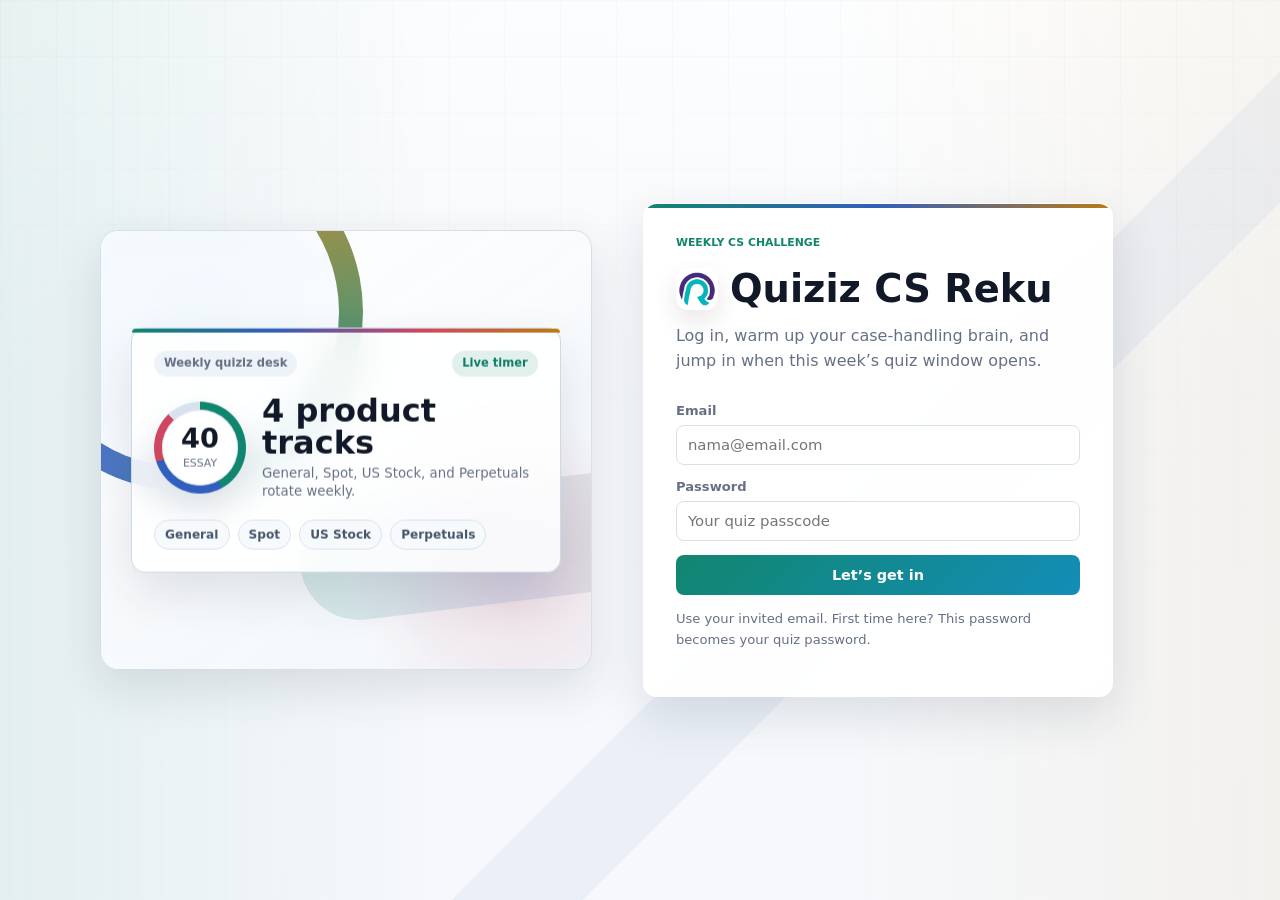
==== index.html @ e48b162e "Make trainee rules sync responsive" ====
<!doctype html>
<html lang="en">
  <head>
    <meta charset="UTF-8" />
    <meta name="viewport" content="width=device-width, initial-scale=1.0" />
    <title>Quiziz CS Reku</title>
    <meta
      name="description"
      content="CS Reku essay quiz webapp with login, access window, timer, and owner-only settings."
    />
    <link rel="stylesheet" href="styles.css?v=70" />
    <style>
      .auth-visual {
        border: 1px solid rgba(209, 218, 230, 0.82) !important;
        background:
          radial-gradient(circle at 18% 18%, rgba(42, 166, 196, 0.18), transparent 32%),
          radial-gradient(circle at 84% 78%, rgba(207, 70, 96, 0.15), transparent 30%),
          linear-gradient(145deg, rgba(255, 255, 255, 0.98), rgba(241, 246, 250, 0.94)) !important;
      }

      .auth-visual::before {
        width: 310px !important;
        height: 310px !important;
        left: -96px !important;
        top: -98px !important;
        border: 24px solid transparent !important;
        border-radius: 999px !important;
        background:
          linear-gradient(#f7fbff, #f7fbff) padding-box,
          conic-gradient(from 120deg, #11866f, #315fbd, #cf4660, #bd7a12, #11866f) border-box !important;
        opacity: 0.86 !important;
        transform: none !important;
      }

      .auth-visual::after {
        width: 430px !important;
        height: 118px !important;
        right: -138px !important;
        bottom: 68px !important;
        border-radius: 999px !important;
        background: linear-gradient(90deg, rgba(17, 134, 111, 0.14), rgba(49, 95, 189, 0.12), rgba(189, 122, 18, 0.16)) !important;
        transform: rotate(-7deg) !important;
      }

      .hero-card.login-preview {
        top: 50% !important;
        bottom: auto !important;
        display: grid !important;
        gap: 18px !important;
        color: #111827 !important;
        background: rgba(255, 255, 255, 0.84) !important;
        border: 1px solid rgba(202, 213, 227, 0.9) !important;
        box-shadow: 0 22px 50px rgba(30, 43, 59, 0.12) !important;
        transform: translateY(-50%) !important;
      }

      .hero-card.login-preview::before {
        content: "" !important;
        position: absolute !important;
        inset: 0 0 auto !important;
        width: auto !important;
        height: 4px !important;
        padding: 0 !important;
        border-radius: 14px 14px 0 0 !important;
        background: linear-gradient(90deg, #11866f, #315fbd, #cf4660, #bd7a12) !important;
      }

      .preview-topline,
      .preview-focus,
      .preview-products {
        display: flex !important;
        align-items: center !important;
      }

      .preview-topline {
        justify-content: space-between !important;
        gap: 14px !important;
      }

      .preview-topline span,
      .preview-topline strong {
        width: fit-content !important;
        border-radius: 999px !important;
        padding: 7px 10px !important;
        font-size: 0.72rem !important;
        line-height: 1 !important;
        font-weight: 640 !important;
      }

      .preview-topline span {
        color: #667085 !important;
        background: #edf3f8 !important;
      }

      .preview-topline strong {
        color: #0e7d68 !important;
        background: rgba(17, 134, 111, 0.12) !important;
      }

      .brand-title {
        display: flex !important;
        align-items: center !important;
        gap: 12px !important;
      }

      .brand-logo {
        width: 42px !important;
        height: 42px !important;
        flex: 0 0 42px !important;
        border-radius: 12px !important;
        object-fit: cover !important;
        background: #fff !important;
        box-shadow: 0 10px 24px rgba(17, 24, 39, 0.1) !important;
      }

      .login-card h1,
      .topbar h1 {
        font-size: clamp(1.55rem, 3vw, 2.45rem) !important;
        font-weight: 620 !important;
        letter-spacing: 0 !important;
      }

      .preview-focus {
        gap: 16px !important;
      }

      .preview-focus > div:last-child {
        display: grid !important;
        gap: 6px !important;
      }

      .preview-focus > div:last-child strong {
        font-size: clamp(1.35rem, 2.8vw, 2rem) !important;
        font-weight: 620 !important;
        line-height: 1 !important;
      }

      .preview-focus small {
        color: #667085 !important;
        font-weight: 520 !important;
        line-height: 1.4 !important;
      }

      .preview-ring {
        flex: 0 0 92px !important;
        width: 92px !important;
        height: 92px !important;
        display: grid !important;
        place-items: center !important;
        align-content: center !important;
        border: 8px solid transparent !important;
        border-radius: 50% !important;
        background:
          linear-gradient(#fff, #fff) padding-box,
          conic-gradient(#11866f 0 42%, #315fbd 42% 70%, #cf4660 70% 88%, #d8e2ee 88% 100%) border-box !important;
      }

      .preview-ring span {
        display: block !important;
        color: #111827 !important;
        font-size: 1.7rem !important;
        line-height: 1 !important;
        font-weight: 620 !important;
      }

      .preview-ring small {
        display: block !important;
        margin-top: 3px !important;
        color: #667085 !important;
        font-size: 0.68rem !important;
        font-weight: 520 !important;
        text-transform: uppercase !important;
      }

      .login-card label span,
      .login-card button {
        font-weight: 620 !important;
      }

      .login-card .eyebrow {
        font-weight: 680 !important;
      }

      .preview-products {
        flex-wrap: wrap !important;
        gap: 8px !important;
      }

      .preview-products span {
        border: 1px solid #d8e2ee !important;
        border-radius: 999px !important;
        padding: 7px 10px !important;
        background: rgba(247, 250, 252, 0.92) !important;
        color: #46566d !important;
        font-size: 0.76rem !important;
        font-weight: 620 !important;
      }
    </style>
  </head>
  <body>
    <section class="auth-screen" id="authScreen">
      <div class="auth-visual" aria-hidden="true">
        <div class="hero-card login-preview">
          <div class="preview-topline">
            <span>Weekly quiziz desk</span>
            <strong>Live timer</strong>
          </div>
          <div class="preview-focus">
            <div class="preview-ring">
              <span>40</span>
              <small>essay</small>
            </div>
            <div>
              <strong>4 product tracks</strong>
              <small>General, Spot, US Stock, and Perpetuals rotate weekly.</small>
            </div>
          </div>
          <div class="preview-products">
            <span>General</span>
            <span>Spot</span>
            <span>US Stock</span>
            <span>Perpetuals</span>
          </div>
        </div>
      </div>
      <form class="login-card" id="loginForm">
        <p class="eyebrow">Weekly CS challenge</p>
        <h1 class="brand-title">
          <img class="brand-logo" src="assets/reku-logo.jpg" alt="" />
          <span>Quiziz CS Reku</span>
        </h1>
        <p class="login-copy">
          Log in, warm up your case-handling brain, and jump in when this week’s quiz window opens.
        </p>
        <label>
          <span>Email</span>
          <input id="emailInput" type="email" placeholder="nama@email.com" autocomplete="email" required />
        </label>
        <label>
          <span>Password</span>
          <input
            id="passwordInput"
            type="password"
            placeholder="Your quiz passcode"
            autocomplete="current-password"
            minlength="6"
            required
          />
        </label>
        <button type="submit">Let’s get in</button>
        <p class="helper-text">Use your invited email. First time here? This password becomes your quiz password.</p>
        <p class="error-text" id="loginError" role="alert"></p>
      </form>
    </section>

    <div class="app-shell" id="appShell" hidden>
      <aside class="app-sidebar" aria-label="Main navigation">
        <div class="sidebar-brand">
          <img class="sidebar-logo" src="assets/reku-logo.jpg" alt="" />
          <div>
            <strong>Quiziz CS Reku</strong>
            <span>CS learning desk</span>
          </div>
        </div>
        <div class="sidebar-user">
          <span id="userEmail">user@email.com</span>
          <small id="userRole">trainee</small>
        </div>
        <nav class="sidebar-nav">
          <span>Workspace</span>
          <button class="sidebar-link active" id="quizDeskButton" type="button">Quiziz Desk</button>
          <button class="sidebar-link owner-only" id="settingsButton" type="button" hidden>Settings</button>
          <div class="settings-submenu owner-only" id="settingsSubmenu" hidden>
            <button class="settings-subitem active" type="button" data-settings-panel="quizControlsPanel">Quiz controls</button>
            <button class="settings-subitem" type="button" data-settings-panel="responsesPanel">Responses</button>
            <button class="settings-subitem" type="button" data-settings-panel="answerHistoryPanel">History</button>
            <button class="settings-subitem" type="button" data-settings-panel="exportPanel">Google Form</button>
          </div>
          <button class="sidebar-link logout-link" id="logoutButton" type="button">Logout</button>
        </nav>
      </aside>

      <div class="app-content">
        <header class="topbar">
          <div>
            <p class="eyebrow">Live training desk</p>
            <h1>Weekly Quiziz Desk</h1>
          </div>
          <div class="top-actions">
            <div class="timer-chip countdown-tool" id="timerChip">
            <div class="countdown-head">
              <small id="timerLabel">clock</small>
              <span id="timerText" class="sr-only">--:--:--</span>
            </div>
            <div class="countdown-reels" aria-hidden="true">
              <div class="time-reel" data-unit="hours">
                <span class="reel-number" id="timerHours">--</span>
                <small>Hour</small>
              </div>
              <i>:</i>
              <div class="time-reel" data-unit="minutes">
                <span class="reel-number" id="timerMinutes">--</span>
                <small>Min</small>
              </div>
              <i>:</i>
              <div class="time-reel" data-unit="seconds">
                <span class="reel-number" id="timerSeconds">--</span>
                <small>Sec</small>
              </div>
            </div>
            <div class="countdown-track" aria-hidden="true">
              <i id="timerProgress"></i>
            </div>
          </div>
        </div>
      </header>

      <main id="quizPage">
        <section class="access-banner" id="accessBanner">
          <div>
            <span id="accessStatus">Getting things ready</span>
            <strong id="accessTitle">Checking this week’s quiz window</strong>
            <p id="accessCopy"></p>
          </div>
          <button id="ownerPreviewButton" class="secondary" type="button" hidden>Owner preview</button>
        </section>

        <section class="summary-grid" id="summaryGrid" aria-label="Quiz summary">
          <article>
            <span id="productSummaryLabel">Products</span>
            <strong id="productSummaryValue">4</strong>
            <small id="productSummaryCopy">General, Spot, US Stock, Perpetuals</small>
          </article>
          <article>
            <span>Total Questions</span>
            <strong id="totalQuestions">40</strong>
            <small>Real CS-style cases</small>
          </article>
          <article>
            <span>Total Points</span>
            <strong id="totalPoints">400</strong>
            <small>10 points each</small>
          </article>
          <article>
            <span>Progress</span>
            <strong><span id="answeredCount">0</span>/<span id="questionCount">40</span></strong>
            <small>Your draft keeps saving</small>
          </article>
        </section>

        <section class="product-launcher" id="productLauncher" hidden aria-label="Weekly quiz products">
          <div class="section-heading">
            <div>
              <p class="eyebrow">Product quiz</p>
              <h2>Start this week’s product</h2>
            </div>
            <span id="productLauncherHint">Timer starts only after you press Start.</span>
          </div>
          <div class="trainee-identity-card">
            <label>
              <span>Nama</span>
              <select id="traineeNameSelect"></select>
            </label>
            <label>
              <span>Posisi</span>
              <select id="traineePositionSelect"></select>
            </label>
          </div>
          <div class="product-launcher-grid" id="productLauncherGrid"></div>
        </section>

        <section class="workspace" id="quizWorkspace">
          <aside class="question-panel" aria-label="Question list">
            <div class="panel-tools">
              <label class="search-box">
                <span>Search questions</span>
                <input id="searchInput" type="search" placeholder="deposit, fraud, margin..." />
              </label>
              <label class="filter-box">
                <span>Product</span>
                <select id="productFilter">
                  <option value="all">All products</option>
                </select>
              </label>
            </div>
            <div class="product-tabs" id="productTabs" aria-label="Product quick filters"></div>
            <div class="question-list" id="questionList"></div>
          </aside>

          <section class="quiz-panel" aria-live="polite">
            <div class="quiz-header">
              <div>
                <p class="eyebrow" id="activeProduct">General</p>
                <h2 id="activeTitle">Question 1</h2>
              </div>
              <span class="points-badge" id="activePoints">10 points</span>
            </div>

            <div class="case-ribbon">
              <span id="caseType">Essay</span>
              <div class="mini-bars" aria-hidden="true">
                <i></i><i></i><i></i><i></i>
              </div>
            </div>

            <p class="question-text" id="questionText"></p>

            <label class="answer-input">
              <span>Your response</span>
              <textarea id="userAnswer" placeholder="Write it like you would explain it to a real user..."></textarea>
            </label>

            <section class="owner-editor" id="ownerEditor" hidden>
              <div class="section-heading">
                <h3>Owner question studio</h3>
                <span>Tune the wording before the team sees it</span>
              </div>
              <label>
                <span>Question text</span>
                <textarea id="editQuestionText" placeholder="Edit the Indonesian question text..."></textarea>
              </label>
              <button id="saveQuestionEdit" class="secondary" type="button">Save this question</button>
            </section>

            <div class="action-row">
              <button id="saveAnswer" type="button">Save draft</button>
              <button id="nextQuestion" class="ghost" type="button">Next case</button>
              <button id="submitQuiz" class="danger" type="button">Lock my answers</button>
            </div>
          </section>
        </section>

        <section class="trainee-form" id="traineeForm" hidden aria-label="Trainee quiz form">
          <div class="form-hero">
            <div>
              <p class="eyebrow" id="traineeProductName">General</p>
              <h2>Answer this week’s cases</h2>
              <p>
                Write your answers clearly, like you’re explaining the case to a real Reku user.
                Your draft saves while you type, and the form submits automatically when time runs out.
              </p>
            </div>
            <span class="points-badge" id="traineeQuestionTotal">10 questions</span>
          </div>
          <div class="trainee-form-list" id="traineeQuestionForm"></div>
          <div class="sticky-submit">
            <div>
              <strong><span id="traineeAnsweredCount">0</span>/<span id="traineeQuestionCount">10</span> answered</strong>
              <span>Keep it thoughtful. Short is fine, vague is not.</span>
            </div>
            <div class="export-actions">
              <button id="traineeSaveDraft" class="secondary" type="button">Save draft</button>
              <button id="traineeSubmitQuiz" class="danger" type="button">Submit quiz</button>
            </div>
          </div>
        </section>
      </main>

    <section class="time-alert-modal" id="timeAlertModal" hidden aria-live="assertive" aria-modal="true" role="dialog">
      <div class="time-alert-card">
        <div class="time-alert-icon" aria-hidden="true">!</div>
        <p class="eyebrow">Time warning</p>
        <h2>5 minutes left</h2>
        <p>
          Quiziz is paused at 5:00. When you click keep working, the timer will continue
          and your answers will be submitted automatically when time runs out.
        </p>
        <button id="keepWorkingButton" type="button">Keep working</button>
      </div>
    </section>

      <section class="settings-page" id="settingsPage" hidden aria-label="Owner settings">
      <div class="settings-card">
        <div class="drawer-head">
          <div>
            <p class="eyebrow">Owner cockpit</p>
            <h2>Quiz controls</h2>
          </div>
          <button class="secondary compact" id="closeSettings" type="button">Back to quiz</button>
        </div>

        <form id="settingsForm" class="settings-form settings-panel" data-settings-section="quizControlsPanel">
          <div class="form-grid">
            <label>
              <span>Open day</span>
              <select id="openDay">
                <option value="5">Friday</option>
                <option value="6">Saturday</option>
                <option value="0">Sunday</option>
                <option value="1">Monday</option>
                <option value="2">Tuesday</option>
                <option value="3">Wednesday</option>
                <option value="4">Thursday</option>
              </select>
            </label>
            <label>
              <span>Open time</span>
              <input id="openTime" type="time" />
            </label>
            <label>
              <span>Close day</span>
              <select id="closeDay">
                <option value="0">Sunday</option>
                <option value="1">Monday</option>
                <option value="2">Tuesday</option>
                <option value="3">Wednesday</option>
                <option value="4">Thursday</option>
                <option value="5">Friday</option>
                <option value="6">Saturday</option>
              </select>
            </label>
            <label>
              <span>Close time</span>
              <input id="closeTime" type="time" />
            </label>
            <label>
              <span>Working duration</span>
              <input id="durationMinutes" type="number" min="10" max="480" step="5" />
            </label>
            <label>
              <span>This week’s product</span>
              <select id="activeProductSetting">
                <option value="General">General</option>
                <option value="Kripto Spot">Kripto Spot</option>
                <option value="US Stock">US Stock</option>
                <option value="Perpetuals">Perpetuals</option>
              </select>
              <small>Trainees will only see this product after you save.</small>
            </label>
            <label class="form-wide access-list-card">
              <span>Access list</span>
              <strong>Trainee roster</strong>
              <small>Use: Name | email@reku.id | Position. Email-only lines still work.</small>
              <textarea
                id="expectedEmails"
                placeholder="Frans William Tobing | frans.william@reku.id | Customer Success Associate&#10;Squad Lead Name | lead@reku.id | Customer Success Squad Lead / QC"
              ></textarea>
            </label>
            <div class="form-wide access-list-card password-reset-card">
              <span>Password reset</span>
              <strong>Reset trainee password</strong>
              <small>
                Only the selected trainee can set a new quiz password on next login. Answers,
                history, questions, and settings stay untouched.
              </small>
              <div class="inline-controls">
                <select id="resetPasswordEmail" aria-label="Trainee email"></select>
                <button id="resetTraineePassword" class="secondary" type="button">
                  Reset password
                </button>
              </div>
              <p class="helper-text" id="resetPasswordStatus">
                Pick a trainee if they forgot their local quiz password.
              </p>
            </div>
          </div>
          <button type="submit">Save the rules</button>
          <p class="helper-text" id="settingsSavedText">
            Default run: Friday 13:00 to Sunday 23:59, 90 minutes. When the clock hits zero,
            whatever is saved gets submitted automatically.
          </p>
        </form>

        <section class="owner-dashboard settings-panel" data-settings-section="responsesPanel" hidden aria-label="Owner dashboard">
          <div class="section-heading">
            <h3>Team snapshot</h3>
            <span>Submissions, timing, and review</span>
          </div>
          <div class="responses-filter-grid" aria-label="Response filters">
            <label>
              <span>Month</span>
              <select id="responsesMonth"></select>
            </label>
            <label>
              <span>Year</span>
              <select id="responsesYear"></select>
            </label>
            <label>
              <span>Product</span>
              <select id="responsesProduct">
                <option value="General">General</option>
                <option value="Kripto Spot">Kripto Spot</option>
                <option value="US Stock">US Stock</option>
                <option value="Perpetuals">Perpetuals</option>
              </select>
            </label>
          </div>
          <div class="owner-metrics">
            <article>
              <span>Submitted</span>
              <strong id="metricSubmitted">0</strong>
            </article>
            <article>
              <span>Pending</span>
              <strong id="metricPending">0</strong>
            </article>
            <article>
              <span>Avg time</span>
              <strong id="metricAverageDuration">00:00:00</strong>
            </article>
            <article>
              <span>Auto-submit</span>
              <strong id="metricAutoSubmit">0</strong>
            </article>
          </div>
          <div class="submission-table-wrap">
            <table class="submission-table">
              <thead>
                <tr>
                  <th>Email</th>
                  <th>Product</th>
                  <th>Status</th>
                  <th>Duration</th>
                  <th>Answered</th>
                  <th></th>
                </tr>
              </thead>
              <tbody id="submissionTableBody"></tbody>
            </table>
          </div>
          <section class="response-viewer" id="responseViewer" hidden>
            <div class="section-heading">
              <h3 id="responseViewerTitle">Response detail</h3>
              <span id="responseViewerMeta">Pick a response to review</span>
            </div>
            <div class="response-list" id="responseDetailList"></div>
          </section>
        </section>

        <section class="history-panel settings-panel" data-settings-section="answerHistoryPanel" hidden aria-label="Answer history">
          <div class="section-heading">
            <div>
              <p class="eyebrow">Answer archive</p>
              <h3>Response history</h3>
            </div>
            <span>Review submitted answers by month and product</span>
          </div>
          <div class="history-filter-grid">
            <label>
              <span>Month</span>
              <input id="historyMonth" type="month" />
            </label>
            <label>
              <span>Product</span>
              <select id="historyProduct">
                <option value="all">All products</option>
                <option value="General">General</option>
                <option value="Kripto Spot">Kripto Spot</option>
                <option value="US Stock">US Stock</option>
                <option value="Perpetuals">Perpetuals</option>
              </select>
            </label>
          </div>
          <div class="answer-history-list" id="answerHistoryList"></div>
        </section>

        <section class="export-panel settings-panel" data-settings-section="exportPanel" hidden aria-label="Google Forms export">
          <div>
            <p class="eyebrow">Google Forms bridge</p>
            <h3>Export directly to Google Form</h3>
            <p class="helper-text">
              Create or update one Google Form per month and product. Set the connector once,
              then this button sends questions, answers, scores, and feedback straight there.
            </p>
          </div>
          <div class="google-form-grid">
            <label>
              <span>Month</span>
              <input id="exportMonth" type="month" />
            </label>
            <label>
              <span>Product</span>
              <select id="exportProduct">
                <option value="General">General</option>
                <option value="Kripto Spot">Kripto Spot</option>
                <option value="US Stock">US Stock</option>
                <option value="Perpetuals">Perpetuals</option>
              </select>
            </label>
            <label>
              <span>Google Form connector URL</span>
              <input
                id="googleConnectorUrl"
                type="url"
                placeholder="https://script.google.com/macros/s/.../exec"
              />
            </label>
            <div class="connector-note">
              <span>One-time setup</span>
              <strong>Paste the deployed Web App URL, not the script code.</strong>
            </div>
            <input id="googleFormEnabled" type="hidden" value="on" />
          </div>
          <div class="export-actions">
            <button id="exportMonthlyForm" type="button">Create Google Form now</button>
            <button id="saveGoogleFormConfig" class="secondary" type="button">Save connector</button>
            <button id="downloadConnectorGuide" class="secondary" type="button">Open connector script</button>
          </div>
          <p class="helper-text" id="googleFormStatus">
            Paste the connector URL first. After that this button creates or updates the Google Form.
          </p>

          <div class="export-divider"></div>
          <div class="section-heading">
            <h3>Quiz history</h3>
            <span>Saved after each monthly export</span>
          </div>
          <div class="history-list" id="exportHistoryList"></div>

          <div class="export-divider"></div>
          <h3>Optional backup downloads</h3>
          <div class="export-actions">
            <button id="exportResponses" type="button">Backup responses CSV</button>
            <button id="exportQuestions" class="secondary" type="button">Export question template</button>
          </div>
          <p class="helper-text" id="exportStatus">No export yet.</p>
        </section>
      </div>
      </section>
      </div>
    </div>

    <script src="quiz-data.js?v=70"></script>
    <script src="app.js?v=70"></script>
  </body>
</html>
---- styles.css ----
:root {
  --ink: #111827;
  --muted: #667085;
  --line: #d8e0e8;
  --surface: rgba(255, 255, 255, 0.92);
  --soft: #f6f8fb;
  --green: #11866f;
  --blue: #315fbd;
  --gold: #bd7a12;
  --red: #cf4660;
  --dark: #182234;
  --slate: #405269;
  --shadow: 0 18px 48px rgba(28, 39, 56, 0.12);
}

* {
  box-sizing: border-box;
}

[hidden] {
  display: none !important;
}

.sr-only {
  position: absolute;
  width: 1px;
  height: 1px;
  padding: 0;
  margin: -1px;
  overflow: hidden;
  clip: rect(0, 0, 0, 0);
  white-space: nowrap;
  border: 0;
}

body {
  position: relative;
  margin: 0;
  min-height: 100vh;
  color: var(--ink);
  font-family:
    Inter, ui-sans-serif, system-ui, -apple-system, BlinkMacSystemFont, "Segoe UI", sans-serif;
  background:
    linear-gradient(180deg, rgba(255, 255, 255, 0.7), rgba(246, 248, 251, 0.96) 42%),
    linear-gradient(135deg, #eef3f7 0%, #f8fafc 48%, #eef4f1 100%);
  overflow-x: hidden;
}

body::before {
  content: "";
  position: fixed;
  inset: 0;
  z-index: -2;
  pointer-events: none;
  background-image:
    linear-gradient(rgba(24, 34, 52, 0.035) 1px, transparent 1px),
    linear-gradient(90deg, rgba(24, 34, 52, 0.035) 1px, transparent 1px);
  background-size: 56px 56px;
  mask-image: linear-gradient(to bottom, rgba(0, 0, 0, 0.45), transparent 72%);
}

body::after {
  content: "";
  position: fixed;
  inset: 0;
  z-index: -1;
  pointer-events: none;
  background:
    linear-gradient(135deg, transparent 0 62%, rgba(49, 95, 189, 0.055) 62% 68%, transparent 68%),
    linear-gradient(90deg, rgba(17, 134, 111, 0.08), transparent 34%, transparent 66%, rgba(189, 122, 18, 0.055));
}

button,
input,
select,
textarea {
  font: inherit;
}

button {
  min-height: 40px;
  border: 0;
  border-radius: 8px;
  padding: 0 14px;
  color: #fff;
  background: linear-gradient(135deg, var(--green), #138db8);
  cursor: pointer;
  font-weight: 800;
  font-size: 0.9rem;
  transition:
    transform 0.18s ease,
    filter 0.18s ease,
    background 0.18s ease;
}

button:hover:not(:disabled) {
  transform: translateY(-1px);
}

button:disabled {
  cursor: not-allowed;
  opacity: 0.45;
}

button.secondary {
  color: var(--ink);
  background: #edf3f7;
}

button.ghost {
  color: var(--blue);
  background: transparent;
  border: 1px solid var(--line);
}

button.danger {
  background: linear-gradient(135deg, var(--red), #b94d95);
}

button.compact,
.icon-btn {
  min-height: 34px;
  padding: 0 10px;
}

.icon-btn {
  min-width: 40px;
  color: var(--ink);
  background: #e7eef6;
  font-size: 0.82rem;
}

input,
select,
textarea {
  width: 100%;
  border: 1px solid var(--line);
  border-radius: 8px;
  background: #fff;
  color: var(--ink);
  outline: none;
}

input:focus,
select:focus,
textarea:focus {
  border-color: rgba(15, 159, 122, 0.55);
  box-shadow: 0 0 0 4px rgba(15, 159, 122, 0.12);
}

input,
select {
  min-height: 40px;
  padding: 0 11px;
  font-size: 0.93rem;
}

textarea {
  min-height: 168px;
  resize: vertical;
  padding: 12px;
  line-height: 1.55;
  font-size: 0.94rem;
}

label {
  display: grid;
  gap: 7px;
}

label span,
.summary-grid span,
.summary-grid small,
.section-heading span {
  color: var(--muted);
  font-size: 0.82rem;
  font-weight: 800;
}

.auth-screen {
  min-height: 100vh;
  display: grid;
  grid-template-columns: minmax(300px, 0.88fr) minmax(340px, 470px);
  gap: clamp(20px, 4vw, 54px);
  align-items: center;
  width: min(1080px, calc(100% - 32px));
  margin: 0 auto;
  padding: 28px 0;
}

.auth-visual {
  min-height: 440px;
  border: 1px solid rgba(209, 218, 230, 0.82);
  border-radius: 18px;
  background:
    radial-gradient(circle at 18% 18%, rgba(42, 166, 196, 0.18), transparent 32%),
    radial-gradient(circle at 84% 78%, rgba(207, 70, 96, 0.15), transparent 30%),
    linear-gradient(145deg, rgba(255, 255, 255, 0.98), rgba(241, 246, 250, 0.94));
  box-shadow: var(--shadow);
  position: relative;
  overflow: hidden;
}

.auth-visual::before,
.auth-visual::after {
  content: "";
  position: absolute;
  inset: auto;
  border-radius: 999px;
}

.auth-visual::before {
  width: 310px;
  height: 310px;
  left: -96px;
  top: -98px;
  background:
    linear-gradient(#f7fbff, #f7fbff) padding-box,
    conic-gradient(from 120deg, var(--green), var(--blue), var(--red), var(--gold), var(--green)) border-box;
  border: 24px solid transparent;
  opacity: 0.86;
}

.auth-visual::after {
  width: 430px;
  height: 118px;
  right: -138px;
  bottom: 68px;
  transform: rotate(-7deg);
  background: linear-gradient(90deg, rgba(17, 134, 111, 0.14), rgba(49, 95, 189, 0.12), rgba(189, 122, 18, 0.16));
}

.hero-card {
  position: absolute;
  left: 30px;
  right: 30px;
  top: 50%;
  z-index: 1;
  display: grid;
  gap: 18px;
  padding: 22px;
  border: 1px solid rgba(202, 213, 227, 0.9);
  border-radius: 14px;
  color: var(--ink);
  background: rgba(255, 255, 255, 0.82);
  backdrop-filter: blur(20px);
  box-shadow: 0 22px 50px rgba(30, 43, 59, 0.12);
  transform: translateY(-50%);
}

.hero-card::before {
  content: "";
  position: absolute;
  inset: 0 0 auto;
  height: 4px;
  border-radius: 14px 14px 0 0;
  background: linear-gradient(90deg, var(--green), var(--blue), var(--red), var(--gold));
}

.preview-topline,
.preview-focus,
.preview-products {
  display: flex;
  align-items: center;
}

.preview-topline {
  justify-content: space-between;
  gap: 14px;
}

.preview-topline span,
.preview-topline strong {
  width: fit-content;
  border-radius: 999px;
  padding: 7px 10px;
  font-size: 0.72rem;
  font-weight: 640;
}

.preview-topline span {
  color: var(--muted);
  background: #edf3f8;
}

.preview-topline strong {
  color: #0e7d68;
  background: rgba(17, 134, 111, 0.12);
}

.preview-focus {
  gap: 16px;
}

.preview-focus > div:last-child {
  display: grid;
  gap: 6px;
}

.preview-focus > div:last-child strong {
  font-size: clamp(1.35rem, 2.8vw, 2rem);
  font-weight: 620;
  line-height: 1;
}

.preview-focus small {
  color: var(--muted);
  font-weight: 520;
  line-height: 1.4;
}

.preview-ring {
  flex: 0 0 92px;
  width: 92px;
  height: 92px;
  display: grid;
  place-items: center;
  align-content: center;
  border-radius: 50%;
  background:
    linear-gradient(#fff, #fff) padding-box,
    conic-gradient(var(--green) 0 42%, var(--blue) 42% 70%, var(--red) 70% 88%, #d8e2ee 88% 100%) border-box;
  border: 8px solid transparent;
  box-shadow: inset 0 0 0 1px rgba(209, 218, 230, 0.75), 0 16px 34px rgba(24, 39, 56, 0.1);
}

.preview-ring span {
  display: block;
  font-size: 1.7rem;
  line-height: 1;
  font-weight: 620;
}

.preview-ring small {
  display: block;
  margin-top: 3px;
  color: var(--muted);
  font-size: 0.68rem;
  font-weight: 520;
  text-transform: uppercase;
}

.preview-products {
  flex-wrap: wrap;
  gap: 8px;
}

.preview-products span {
  border: 1px solid #d8e2ee;
  border-radius: 999px;
  padding: 7px 10px;
  background: rgba(247, 250, 252, 0.92);
  color: #46566d;
  font-size: 0.76rem;
  font-weight: 620;
}

.login-card,
.settings-card,
.summary-grid article,
.question-panel,
.quiz-panel,
.access-banner {
  border: 1px solid rgba(255, 255, 255, 0.72);
  border-radius: 14px;
  background: var(--surface);
  box-shadow: var(--shadow);
  backdrop-filter: blur(18px);
}

.login-card {
  display: grid;
  gap: 14px;
  padding: clamp(22px, 3vw, 32px);
  position: relative;
  overflow: hidden;
}

.login-card::before {
  content: "";
  position: absolute;
  inset: 0 0 auto;
  height: 4px;
  background: linear-gradient(90deg, var(--green), var(--blue), var(--gold));
}

.login-card label span,
.login-card button {
  font-weight: 620;
}

.login-card .eyebrow {
  font-weight: 680;
}

.login-copy,
.helper-text,
.error-text,
.access-banner p {
  color: var(--muted);
  line-height: 1.55;
}

.helper-text,
.error-text {
  margin: 0;
  font-size: 0.82rem;
}

.error-text {
  color: var(--red);
  font-weight: 800;
}

.app-shell {
  width: min(1440px, calc(100% - 28px));
  min-height: 100vh;
  margin: 0 auto;
  padding: 16px 0 28px;
  display: grid;
  grid-template-columns: 236px minmax(0, 1fr);
  gap: 16px;
  align-items: start;
}

.app-sidebar {
  position: sticky;
  top: 16px;
  display: grid;
  gap: 12px;
  align-content: start;
  min-height: calc(100vh - 32px);
  padding: 14px;
  border: 1px solid rgba(255, 255, 255, 0.08);
  border-radius: 18px;
  color: rgba(255, 255, 255, 0.88);
  background:
    linear-gradient(180deg, rgba(13, 27, 50, 0.97), rgba(9, 22, 43, 0.96)),
    radial-gradient(circle at 20% 0%, rgba(17, 134, 111, 0.3), transparent 36%);
  box-shadow: 0 22px 48px rgba(12, 22, 38, 0.18);
}

.sidebar-brand {
  display: flex;
  gap: 10px;
  align-items: center;
  padding-bottom: 10px;
  border-bottom: 1px solid rgba(255, 255, 255, 0.08);
}

.sidebar-logo {
  width: 38px;
  height: 38px;
  flex: 0 0 38px;
  border-radius: 11px;
  object-fit: cover;
  background: #fff;
}

.sidebar-brand strong,
.sidebar-brand span,
.sidebar-user span,
.sidebar-user small,
.sidebar-nav span {
  display: block;
}

.sidebar-brand strong {
  font-size: 0.92rem;
  font-weight: 620;
}

.sidebar-brand span,
.sidebar-user small,
.sidebar-nav span {
  color: rgba(255, 255, 255, 0.52);
  font-size: 0.68rem;
  font-weight: 560;
}

.sidebar-user {
  display: grid;
  gap: 4px;
  padding: 11px;
  min-height: auto;
  border: 1px solid rgba(255, 255, 255, 0.08);
  border-radius: 12px;
  background: rgba(255, 255, 255, 0.05);
}

.sidebar-user span {
  overflow-wrap: anywhere;
  font-size: 0.78rem;
  font-weight: 560;
}

.sidebar-nav {
  display: grid;
  gap: 6px;
  align-content: start;
}

.sidebar-nav > span {
  margin: 6px 4px 1px;
  color: rgba(255, 255, 255, 0.42);
  text-transform: uppercase;
}

.sidebar-link {
  width: 100%;
  justify-content: flex-start;
  min-height: 34px;
  border-radius: 10px;
  color: rgba(255, 255, 255, 0.74);
  background: transparent;
  text-align: left;
  font-size: 0.82rem;
  font-weight: 560;
}

.sidebar-link.active,
.sidebar-link:hover:not(:disabled) {
  color: #fff;
  background: rgba(255, 255, 255, 0.1);
}

.settings-submenu {
  display: grid;
  gap: 5px;
  margin: -2px 0 3px 12px;
  padding-left: 11px;
  border-left: 1px solid rgba(255, 255, 255, 0.12);
}

.settings-subitem {
  width: 100%;
  justify-content: flex-start;
  min-height: 30px;
  border-radius: 9px;
  color: rgba(255, 255, 255, 0.58);
  background: transparent;
  text-align: left;
  font-size: 0.78rem;
  font-weight: 560;
}

.settings-subitem.active,
.settings-subitem:hover:not(:disabled) {
  color: #fff;
  background: rgba(255, 255, 255, 0.08);
}

.logout-link {
  margin-top: 2px;
  color: #ffbec8;
}

.app-content {
  min-width: 0;
}

.topbar,
.quiz-header,
.section-heading,
.action-row,
.case-ribbon,
.drawer-head,
.top-actions,
.access-banner {
  display: flex;
  align-items: center;
  justify-content: space-between;
  gap: 16px;
}

.topbar {
  margin-bottom: 14px;
}

.top-actions {
  flex-wrap: wrap;
  justify-content: flex-end;
}

.eyebrow {
  margin: 0 0 5px;
  color: var(--green);
  font-size: 0.68rem;
  font-weight: 900;
  letter-spacing: 0;
  text-transform: uppercase;
}

h1,
h2,
h3,
p {
  margin-top: 0;
}

h1 {
  margin-bottom: 0;
  font-size: clamp(1.55rem, 3vw, 2.45rem);
  line-height: 1;
  font-weight: 620;
  letter-spacing: 0;
}

.brand-title {
  display: flex;
  align-items: center;
  gap: 12px;
}

.brand-logo {
  width: 42px;
  height: 42px;
  flex: 0 0 42px;
  border-radius: 12px;
  object-fit: cover;
  background: #fff;
  box-shadow: 0 10px 24px rgba(17, 24, 39, 0.1);
}

h2 {
  margin-bottom: 0;
  font-size: clamp(1.1rem, 1.5vw, 1.45rem);
}

h3 {
  margin-bottom: 0;
  font-size: 1rem;
}

.timer-chip,
.user-chip,
.points-badge {
  display: inline-flex;
  align-items: baseline;
  gap: 8px;
  white-space: nowrap;
  border: 1px solid var(--line);
  border-radius: 999px;
  background: rgba(255, 255, 255, 0.82);
  padding: 8px 11px;
  font-size: 0.86rem;
}

.timer-chip.countdown-tool {
  --timer-progress: 0%;
  position: relative;
  display: grid;
  align-items: center;
  min-width: 236px;
  gap: 8px;
  padding: 10px;
  border: 1px solid rgba(255, 255, 255, 0.86);
  border-radius: 18px;
  background:
    linear-gradient(180deg, rgba(255, 255, 255, 0.96), rgba(247, 250, 252, 0.92)),
    radial-gradient(circle at 20% 10%, rgba(121, 78, 255, 0.18), transparent 36%);
  box-shadow:
    0 14px 30px rgba(49, 95, 189, 0.12),
    inset 0 1px 0 rgba(255, 255, 255, 0.9);
  overflow: hidden;
}

.timer-chip.countdown-tool::before {
  content: "";
  position: absolute;
  inset: 7px auto auto 9px;
  width: 26px;
  height: 26px;
  border-radius: 50%;
  background: linear-gradient(135deg, #7458ff, #1697b9);
  opacity: 0.14;
}

.countdown-head {
  position: relative;
  z-index: 1;
  display: flex;
  align-items: center;
  justify-content: space-between;
  gap: 8px;
}

.countdown-head small {
  color: #7257e8;
  font-size: 0.58rem;
  font-weight: 900;
  text-transform: uppercase;
}

.countdown-head::after {
  content: "Live";
  border-radius: 999px;
  padding: 3px 7px;
  color: #7257e8;
  background: rgba(116, 88, 255, 0.1);
  font-size: 0.6rem;
  font-weight: 900;
}

.countdown-reels {
  position: relative;
  z-index: 1;
  display: grid;
  grid-template-columns: 1fr auto 1fr auto 1fr;
  gap: 5px;
  align-items: center;
}

.countdown-reels > i {
  color: rgba(17, 24, 39, 0.28);
  font-style: normal;
  font-weight: 900;
}

.time-reel {
  position: relative;
  display: grid;
  justify-items: center;
  gap: 2px;
  min-width: 48px;
  padding: 7px 7px 6px;
  border: 1px solid rgba(216, 224, 232, 0.78);
  border-radius: 13px;
  background:
    linear-gradient(180deg, rgba(255, 255, 255, 0.98), rgba(245, 248, 252, 0.94)),
    radial-gradient(circle at 50% 0%, rgba(116, 88, 255, 0.14), transparent 48%);
  box-shadow:
    inset 0 1px 0 rgba(255, 255, 255, 0.96),
    0 10px 18px rgba(17, 24, 39, 0.06);
  overflow: hidden;
}

.time-reel::before,
.time-reel::after {
  content: "";
  position: absolute;
  left: 0;
  right: 0;
  z-index: 2;
  height: 13px;
  pointer-events: none;
}

.time-reel::before {
  top: 0;
  background: linear-gradient(180deg, rgba(255, 255, 255, 0.96), transparent);
}

.time-reel::after {
  bottom: 0;
  background: linear-gradient(0deg, rgba(245, 248, 252, 0.96), transparent);
}

.reel-number {
  position: relative;
  z-index: 1;
  color: var(--ink);
  font-size: 1rem;
  line-height: 1;
  font-weight: 950;
  font-variant-numeric: tabular-nums;
}

.reel-number::before {
  content: attr(data-previous);
  position: absolute;
  inset: 0;
  transform: translateY(0);
  color: rgba(17, 24, 39, 0.4);
  opacity: 0;
}

.reel-number.roll {
  animation: roll-current 0.42s cubic-bezier(0.2, 0.84, 0.2, 1);
}

.reel-number.roll::before {
  animation: roll-previous 0.42s cubic-bezier(0.2, 0.84, 0.2, 1);
}

.time-reel small {
  position: relative;
  z-index: 3;
  color: var(--muted);
  font-size: 0.5rem;
  font-weight: 900;
  text-transform: uppercase;
}

@keyframes roll-current {
  from {
    transform: translateY(115%);
    opacity: 0;
  }
  to {
    transform: translateY(0);
    opacity: 1;
  }
}

@keyframes roll-previous {
  from {
    transform: translateY(0);
    opacity: 0.6;
  }
  to {
    transform: translateY(-115%);
    opacity: 0;
  }
}

.countdown-track {
  position: relative;
  z-index: 1;
  height: 6px;
  border-radius: 999px;
  background: #edf1f7;
  overflow: hidden;
}

.countdown-track i {
  display: block;
  width: 0%;
  height: 100%;
  border-radius: inherit;
  background: linear-gradient(90deg, #7458ff, #139bb4);
  transition: width 0.35s ease;
}

.timer-chip span,
.user-chip span,
.points-badge {
  font-weight: 900;
}

.timer-chip small,
.user-chip small {
  color: var(--muted);
  font-weight: 800;
}

.timer-chip.danger {
  color: var(--ink);
  background:
    linear-gradient(180deg, rgba(255, 255, 255, 0.96), rgba(255, 246, 247, 0.94)),
    radial-gradient(circle at 20% 10%, rgba(207, 70, 96, 0.2), transparent 36%);
  border-color: rgba(207, 70, 96, 0.22);
}

.timer-chip.danger small {
  color: var(--red);
}

.timer-chip.danger .countdown-track i {
  background: linear-gradient(90deg, var(--red), #bd7a12);
}

.timer-chip.danger .countdown-head::after {
  content: "Low";
  color: var(--red);
  background: rgba(207, 70, 96, 0.1);
}

.timer-chip.danger .time-reel {
  border-color: rgba(207, 70, 96, 0.18);
  background:
    linear-gradient(180deg, rgba(255, 255, 255, 0.98), rgba(255, 247, 248, 0.94)),
    radial-gradient(circle at 50% 0%, rgba(207, 70, 96, 0.12), transparent 48%);
}

.access-banner {
  margin-bottom: 16px;
  padding: 14px 16px;
  position: relative;
  overflow: hidden;
}

.access-banner::after {
  content: "";
  position: absolute;
  inset: auto 0 0;
  height: 3px;
  background: linear-gradient(90deg, var(--green), var(--blue), var(--gold));
}

.access-banner span {
  display: inline-flex;
  margin-bottom: 6px;
  color: var(--green);
  font-size: 0.7rem;
  font-weight: 900;
  text-transform: uppercase;
}

.access-banner strong {
  display: block;
  font-size: clamp(0.98rem, 1.4vw, 1.18rem);
}

.access-banner p {
  margin: 5px 0 0;
  font-size: 0.82rem;
  font-weight: 520;
}

.access-banner.closed {
  border-color: rgba(207, 70, 96, 0.25);
  background: rgba(255, 246, 247, 0.9);
}

.access-banner.closed span {
  color: var(--red);
}

.time-alert-modal {
  position: fixed;
  inset: 0;
  z-index: 30;
  display: grid;
  place-items: center;
  padding: 20px;
  background: rgba(17, 24, 39, 0.54);
  backdrop-filter: blur(12px);
}

.time-alert-card {
  position: relative;
  width: min(460px, 100%);
  display: grid;
  justify-items: center;
  gap: 12px;
  padding: clamp(22px, 4vw, 34px);
  border: 1px solid rgba(255, 255, 255, 0.1);
  border-radius: 22px;
  color: #fff;
  text-align: center;
  background:
    linear-gradient(145deg, rgba(31, 32, 36, 0.98), rgba(20, 21, 26, 0.98)),
    radial-gradient(circle at 50% 0%, rgba(244, 155, 50, 0.24), transparent 42%);
  box-shadow: 0 28px 70px rgba(17, 24, 39, 0.42);
  animation: alert-pop 0.34s cubic-bezier(0.2, 0.84, 0.2, 1);
  overflow: hidden;
}

.time-alert-card::after {
  content: "";
  position: absolute;
  inset: auto 0 0;
  height: 4px;
  background: linear-gradient(90deg, #f49b32, #cf4660);
}

.time-alert-icon {
  display: grid;
  place-items: center;
  width: 54px;
  height: 54px;
  border-radius: 18px;
  color: #ffae54;
  background: rgba(244, 155, 50, 0.14);
  box-shadow: inset 0 0 0 1px rgba(244, 155, 50, 0.14);
  font-size: 1.55rem;
  font-weight: 950;
}

.time-alert-card .eyebrow {
  margin-bottom: 0;
  color: #ffae54;
}

.time-alert-card h2,
.time-alert-card p {
  margin: 0;
}

.time-alert-card h2 {
  font-size: clamp(1.5rem, 4vw, 2.15rem);
}

.time-alert-card p {
  max-width: 360px;
  color: rgba(255, 255, 255, 0.78);
  line-height: 1.55;
}

.time-alert-card button {
  margin-top: 4px;
  min-width: 160px;
  color: #251506;
  background: #ffae54;
}

@keyframes alert-pop {
  from {
    transform: translateY(18px) scale(0.97);
    opacity: 0;
  }
  to {
    transform: translateY(0) scale(1);
    opacity: 1;
  }
}

.toast-stack {
  position: fixed;
  right: 22px;
  bottom: 22px;
  z-index: 20;
  display: grid;
  gap: 10px;
  width: min(360px, calc(100vw - 28px));
  pointer-events: none;
}

.alert-toast {
  position: relative;
  display: grid;
  grid-template-columns: auto 1fr;
  gap: 12px;
  padding: 14px;
  border: 1px solid rgba(255, 255, 255, 0.09);
  border-radius: 14px;
  color: #fff;
  background:
    linear-gradient(135deg, rgba(31, 32, 36, 0.98), rgba(23, 24, 28, 0.98)),
    radial-gradient(circle at 0 0, rgba(189, 122, 18, 0.22), transparent 35%);
  box-shadow: 0 22px 50px rgba(17, 24, 39, 0.28);
  pointer-events: auto;
  animation: toast-in 0.32s cubic-bezier(0.2, 0.84, 0.2, 1);
  overflow: hidden;
}

.alert-toast::after {
  content: "";
  position: absolute;
  inset: auto 0 0;
  height: 3px;
  background: linear-gradient(90deg, #f49b32, #cf4660);
}

.alert-toast.leaving {
  animation: toast-out 0.22s ease forwards;
}

.toast-icon {
  display: grid;
  place-items: center;
  width: 28px;
  height: 28px;
  border-radius: 50%;
  color: #ffae54;
  background: rgba(244, 155, 50, 0.16);
  font-weight: 950;
}

.toast-copy {
  display: grid;
  gap: 8px;
  padding-right: 22px;
}

.toast-copy strong,
.toast-copy p {
  margin: 0;
}

.toast-copy strong {
  font-size: 0.9rem;
}

.toast-copy p {
  color: rgba(255, 255, 255, 0.76);
  font-size: 0.8rem;
  line-height: 1.45;
}

.toast-actions {
  display: flex;
  flex-wrap: wrap;
  gap: 8px;
}

.toast-primary,
.toast-secondary,
.toast-close {
  min-height: 30px;
  border-radius: 8px;
  font-size: 0.76rem;
}

.toast-primary {
  color: #281506;
  background: #ffae54;
}

.toast-secondary {
  color: rgba(255, 255, 255, 0.72);
  background: transparent;
}

.toast-close {
  position: absolute;
  top: 10px;
  right: 10px;
  min-width: 28px;
  padding: 0;
  color: rgba(255, 255, 255, 0.72);
  background: transparent;
  font-size: 1.15rem;
}

@keyframes toast-in {
  from {
    transform: translateY(16px) scale(0.98);
    opacity: 0;
  }
  to {
    transform: translateY(0) scale(1);
    opacity: 1;
  }
}

@keyframes toast-out {
  to {
    transform: translateY(12px) scale(0.98);
    opacity: 0;
  }
}

.summary-grid {
  display: grid;
  grid-template-columns: repeat(4, minmax(0, 1fr));
  gap: 10px;
  margin-bottom: 14px;
}

.summary-grid article {
  min-height: 94px;
  padding: 13px;
  position: relative;
  overflow: hidden;
}

.summary-grid article::after {
  content: "";
  position: absolute;
  inset: auto 12px 12px auto;
  width: 34px;
  height: 6px;
  border-radius: 999px;
  background: linear-gradient(90deg, rgba(12, 155, 120, 0.22), rgba(45, 108, 223, 0.2));
}

.summary-grid strong {
  display: block;
  margin: 5px 0;
  font-size: 1.45rem;
}

.summary-grid strong:has(#answeredCount) {
  display: flex;
  align-items: baseline;
  gap: 2px;
  font-size: 1.24rem;
  line-height: 1.1;
}

#answeredCount,
#questionCount {
  font-size: 1.24rem;
}

.product-launcher {
  margin-bottom: 14px;
  padding: 16px;
}

.product-launcher .section-heading {
  margin-bottom: 12px;
}

.product-launcher .section-heading h2 {
  font-size: 1.15rem;
  font-weight: 760;
}

.product-launcher-grid {
  display: grid;
  grid-template-columns: repeat(4, minmax(0, 1fr));
  gap: 10px;
}

.trainee-identity-card {
  display: grid;
  grid-template-columns: repeat(2, minmax(0, 1fr));
  gap: 10px;
  margin-bottom: 12px;
  padding: 12px;
  border: 1px solid rgba(132, 151, 176, 0.24);
  border-radius: 14px;
  background: rgba(255, 255, 255, 0.78);
}

.trainee-identity-card label {
  display: grid;
  gap: 6px;
}

.trainee-identity-card span {
  color: var(--muted);
  font-size: 0.76rem;
  font-weight: 760;
}

.product-launch-card {
  display: flex;
  min-height: 118px;
  flex-direction: column;
  justify-content: space-between;
  gap: 14px;
  padding: 14px;
  border: 1px solid rgba(132, 151, 176, 0.24);
  border-radius: 18px;
  background: rgba(255, 255, 255, 0.72);
  box-shadow: inset 0 1px 0 rgba(255, 255, 255, 0.7);
}

.product-launch-card.active {
  border-color: rgba(15, 143, 114, 0.38);
  background: linear-gradient(145deg, rgba(239, 253, 248, 0.92), rgba(255, 255, 255, 0.86));
}

.product-launch-card.completed {
  border-color: rgba(45, 108, 223, 0.26);
  background: rgba(245, 249, 255, 0.9);
}

.product-launch-card strong {
  display: block;
  margin: 8px 0 4px;
  color: var(--ink);
  font-size: 1rem;
  font-weight: 760;
}

.product-launch-card small {
  display: block;
  color: var(--muted);
  font-size: 0.8rem;
  font-weight: 650;
  line-height: 1.35;
}

.product-dot {
  display: block;
  width: 26px;
  height: 5px;
  border-radius: 999px;
}

.product-start-button {
  width: 100%;
  min-height: 38px;
  padding: 9px 12px;
  border: 0;
  border-radius: 12px;
  background: linear-gradient(135deg, #0f8f72, #2767d8);
  color: #fff;
  font: inherit;
  font-size: 0.85rem;
  font-weight: 760;
  cursor: pointer;
  box-shadow: 0 10px 22px rgba(22, 104, 152, 0.18);
}

.product-start-button:disabled {
  background: #edf2f7;
  color: #647184;
  cursor: not-allowed;
}

.workspace {
  display: grid;
  grid-template-columns: minmax(300px, 360px) minmax(0, 1fr);
  gap: 14px;
  align-items: start;
}

.workspace.locked {
  opacity: 0.68;
}

.question-panel {
  position: sticky;
  top: 16px;
  overflow: hidden;
}

.panel-tools {
  display: grid;
  gap: 9px;
  padding: 12px;
  border-bottom: 1px solid var(--line);
}

.product-tabs {
  display: flex;
  gap: 8px;
  overflow-x: auto;
  padding: 10px 12px;
  border-bottom: 1px solid var(--line);
}

.tab-button {
  min-height: 31px;
  padding: 0 10px;
  font-size: 0.82rem;
  font-weight: 560;
  color: var(--muted);
  background: #eef3f7;
  border: 1px solid transparent;
  white-space: nowrap;
}

.tab-button.active {
  color: #fff;
  font-weight: 580;
  background: linear-gradient(135deg, var(--dark), #295179);
}

.question-list {
  max-height: 560px;
  overflow: auto;
  padding: 8px;
}

.question-item {
  width: 100%;
  display: grid;
  grid-template-columns: auto 1fr auto;
  gap: 9px;
  align-items: start;
  border: 1px solid transparent;
  border-radius: 12px;
  padding: 10px;
  color: var(--ink);
  background: transparent;
  text-align: left;
}

.question-item:hover:not(:disabled) {
  background: #f3f8fb;
}

.question-item.active {
  border-color: rgba(15, 159, 122, 0.35);
  background: linear-gradient(135deg, #eaf8f3, #edf4ff);
}

.question-item.done .number-dot {
  background: var(--green);
}

.number-dot {
  display: grid;
  place-items: center;
  width: 28px;
  height: 28px;
  border-radius: 9px;
  color: #fff;
  background: var(--blue);
  font-size: 0.78rem;
  font-weight: 700;
}

.question-item strong {
  display: block;
  margin-bottom: 3px;
  font-size: 0.86rem;
  font-weight: 560;
}

.question-item small {
  color: var(--muted);
  font-size: 0.78rem;
  font-weight: 480;
  line-height: 1.35;
}

.status-pill {
  width: 9px;
  height: 9px;
  margin-top: 10px;
  border-radius: 50%;
  background: #c8d3dd;
}

.question-item.done .status-pill {
  background: var(--green);
}

.empty-state {
  margin: 18px;
  color: var(--muted);
  font-weight: 800;
}

.quiz-panel {
  min-height: 620px;
  padding: clamp(16px, 2.4vw, 26px);
}

.points-badge {
  color: var(--gold);
  border-radius: 12px;
  box-shadow: none;
}

.case-ribbon {
  margin: 18px 0 14px;
  padding: 10px 12px;
  border-radius: 10px;
  background: linear-gradient(135deg, #f7fafc, #f2f7ff);
  border: 1px solid var(--line);
  color: var(--muted);
  font-weight: 900;
}

.mini-bars {
  display: grid;
  grid-template-columns: repeat(4, 16px);
  gap: 4px;
  align-items: end;
  height: 20px;
}

.mini-bars i {
  display: block;
  border-radius: 3px 3px 0 0;
  background: var(--green);
}

.mini-bars i:nth-child(1) {
  height: 10px;
}

.mini-bars i:nth-child(2) {
  height: 18px;
  background: var(--blue);
}

.mini-bars i:nth-child(3) {
  height: 14px;
  background: var(--gold);
}

.mini-bars i:nth-child(4) {
  height: 22px;
  background: var(--red);
}

.question-text {
  padding: 14px 0 6px;
  border-top: 1px solid var(--line);
  font-size: clamp(0.96rem, 1.05vw, 1.08rem);
  line-height: 1.58;
}

.answer-input {
  margin-top: 14px;
}

.action-row {
  justify-content: flex-start;
  flex-wrap: wrap;
  margin: 14px 0 0;
}

.answer-key,
.owner-editor {
  margin-top: 18px;
  padding: 14px;
  border: 1px solid rgba(15, 159, 122, 0.25);
  border-radius: 16px;
  background: linear-gradient(135deg, #f0fbf7, #f5f7ff);
}

.owner-editor {
  display: grid;
  gap: 12px;
  background: #f7fafc;
  border-color: rgba(45, 108, 223, 0.24);
}

.owner-editor textarea {
  min-height: 140px;
}

.answer-key p {
  margin: 12px 0 0;
  white-space: pre-wrap;
  line-height: 1.6;
}

.trainee-form {
  display: grid;
  gap: 14px;
}

.form-hero,
.trainee-question-card,
.sticky-submit {
  border: 1px solid rgba(255, 255, 255, 0.72);
  border-radius: 14px;
  background: var(--surface);
  box-shadow: var(--shadow);
  backdrop-filter: blur(18px);
}

.form-hero {
  display: flex;
  align-items: flex-start;
  justify-content: space-between;
  gap: 18px;
  padding: clamp(16px, 2.4vw, 24px);
}

.form-hero h2 {
  margin-bottom: 8px;
}

.form-hero p {
  max-width: 720px;
  margin-bottom: 0;
  color: var(--muted);
  line-height: 1.55;
}

.trainee-form-list {
  display: grid;
  gap: 12px;
}

.trainee-question-card {
  display: grid;
  gap: 13px;
  padding: clamp(15px, 2vw, 20px);
}

.trainee-question-head {
  display: flex;
  align-items: flex-start;
  gap: 10px;
}

.trainee-question-head strong,
.trainee-question-head small {
  display: block;
}

.trainee-question-head small {
  margin-top: 3px;
  color: var(--muted);
  font-size: 0.78rem;
  font-weight: 800;
}

.trainee-question-card p {
  margin-bottom: 0;
  padding-top: 12px;
  border-top: 1px solid var(--line);
  line-height: 1.58;
}

.trainee-question-card textarea {
  min-height: 150px;
}

.sticky-submit {
  position: sticky;
  bottom: 12px;
  z-index: 2;
  display: flex;
  align-items: center;
  justify-content: space-between;
  gap: 12px;
  padding: 12px;
}

.sticky-submit > div > strong,
.sticky-submit > div > span {
  display: block;
}

.sticky-submit > div > span {
  margin-top: 3px;
  color: var(--muted);
  font-size: 0.8rem;
  font-weight: 800;
}

.sticky-submit strong span {
  display: inline;
}

.settings-page {
  display: grid;
  gap: 14px;
}

.settings-card {
  width: 100%;
  min-height: calc(100vh - 118px);
  padding: 18px;
  border: 1px solid rgba(255, 255, 255, 0.72);
  border-radius: 16px;
  background: var(--surface);
  box-shadow: var(--shadow);
  backdrop-filter: blur(18px);
  overflow: auto;
}

.drawer-head {
  margin-bottom: 18px;
}

.settings-panel {
  animation: settings-panel-in 0.18s ease;
}

@keyframes settings-panel-in {
  from {
    transform: translateY(4px);
    opacity: 0;
  }
  to {
    transform: translateY(0);
    opacity: 1;
  }
}

.settings-form {
  display: grid;
  gap: 14px;
}

.form-wide {
  grid-column: 1 / -1;
}

.settings-form textarea {
  min-height: 86px;
}

.access-list-card {
  gap: 8px;
  padding: 13px;
  border: 1px solid rgba(17, 134, 111, 0.22);
  border-radius: 12px;
  background: linear-gradient(135deg, rgba(240, 251, 247, 0.96), rgba(247, 250, 252, 0.96));
}

.access-list-card strong {
  font-size: 0.98rem;
  font-weight: 680;
}

.access-list-card small {
  color: var(--muted);
  font-size: 0.78rem;
  line-height: 1.45;
  font-weight: 520;
}

.access-list-card textarea {
  min-height: 112px;
}

.password-reset-card .inline-controls {
  display: grid;
  grid-template-columns: minmax(0, 1fr) auto;
  gap: 10px;
  align-items: center;
}

.password-reset-card .helper-text {
  margin: 0;
}

.owner-dashboard {
  display: grid;
  gap: 12px;
  margin-top: 18px;
  padding-top: 16px;
  border-top: 1px solid var(--line);
}

.owner-metrics {
  display: grid;
  grid-template-columns: repeat(4, minmax(0, 1fr));
  gap: 8px;
}

.responses-filter-grid {
  display: grid;
  grid-template-columns: repeat(3, minmax(0, 1fr));
  gap: 10px;
}

.responses-filter-grid label {
  display: grid;
  gap: 6px;
}

.responses-filter-grid span {
  color: var(--muted);
  font-size: 0.76rem;
  font-weight: 760;
}

.owner-metrics article {
  padding: 11px;
  border: 1px solid var(--line);
  border-radius: 10px;
  background: #f7fafc;
}

.owner-metrics span {
  display: block;
  color: var(--muted);
  font-size: 0.72rem;
  font-weight: 900;
}

.owner-metrics strong {
  display: block;
  margin-top: 5px;
  font-size: 1rem;
}

.submission-table-wrap {
  overflow-x: auto;
  border: 1px solid var(--line);
  border-radius: 10px;
  background: #fff;
}

.submission-table {
  width: 100%;
  min-width: 940px;
  border-collapse: collapse;
  font-size: 0.78rem;
}

.submission-table th,
.submission-table td {
  padding: 9px;
  border-bottom: 1px solid var(--line);
  text-align: left;
  vertical-align: top;
}

.submission-table th {
  color: var(--muted);
  background: #f7fafc;
  font-size: 0.72rem;
  text-transform: uppercase;
}

.status-label {
  display: inline-flex;
  border-radius: 999px;
  padding: 4px 8px;
  font-weight: 900;
}

.status-label.submitted {
  color: #0d705e;
  background: #e7f7f2;
}

.status-label.pending {
  color: #9f6110;
  background: #fff3dd;
}

.score-input {
  min-height: 34px;
  width: 76px;
}

.mini-textarea {
  min-height: 42px;
  width: 180px;
  padding: 8px;
  font-size: 0.78rem;
}

.empty-cell {
  color: var(--muted);
  font-weight: 800;
  text-align: center;
}

.response-viewer {
  display: grid;
  gap: 12px;
  padding: 12px;
  border: 1px solid var(--line);
  border-radius: 10px;
  background: #fff;
}

.response-list {
  display: grid;
  gap: 10px;
}

.response-dropdown {
  border: 1px solid var(--line);
  border-radius: 10px;
  background: #f7fafc;
  overflow: hidden;
}

.response-dropdown summary {
  cursor: pointer;
  display: grid;
  gap: 4px;
  padding: 12px;
  list-style: none;
}

.response-dropdown summary::-webkit-details-marker {
  display: none;
}

.response-dropdown summary::after {
  content: "Open answers";
  width: fit-content;
  margin-top: 5px;
  border-radius: 999px;
  padding: 5px 8px;
  color: var(--green);
  background: #e7f7f2;
  font-size: 0.72rem;
  font-weight: 680;
}

.response-dropdown[open] summary::after {
  content: "Hide answers";
}

.response-dropdown summary span {
  font-size: 0.94rem;
  font-weight: 680;
}

.response-dropdown summary small {
  color: var(--muted);
  font-size: 0.74rem;
  font-weight: 520;
}

.response-dropdown-body {
  display: grid;
  gap: 10px;
  padding: 0 10px 10px;
}

.response-card {
  display: grid;
  gap: 10px;
  padding: 12px;
  border: 1px solid var(--line);
  border-radius: 10px;
  background: #f7fafc;
}

.response-card-head {
  display: flex;
  gap: 10px;
  align-items: flex-start;
}

.response-card-head strong,
.response-card-head small,
.response-answer span {
  display: block;
}

.response-card-head small,
.response-answer span {
  color: var(--muted);
  font-size: 0.76rem;
  font-weight: 900;
}

.response-question,
.response-answer p,
.response-key p {
  margin: 0;
  white-space: pre-wrap;
  line-height: 1.55;
}

.response-answer {
  display: grid;
  gap: 6px;
  padding: 10px;
  border-radius: 8px;
  background: #fff;
}

.response-key {
  padding: 9px 10px;
  border-radius: 8px;
  background: #eef6f3;
}

.response-key summary {
  cursor: pointer;
  color: var(--green);
  font-weight: 900;
}

.response-key p {
  margin-top: 8px;
}

.export-panel {
  display: grid;
  gap: 12px;
  margin-top: 18px;
  padding-top: 16px;
  border-top: 1px solid var(--line);
}

.export-panel h3 {
  margin-bottom: 6px;
}

.export-actions {
  display: flex;
  flex-wrap: wrap;
  gap: 10px;
}

.google-form-grid {
  display: grid;
  grid-template-columns: 1fr 1fr;
  gap: 12px;
}

.google-form-grid label:nth-child(3) {
  grid-column: 1 / -1;
}

.connector-note {
  display: grid;
  gap: 4px;
  align-content: center;
  min-height: 58px;
  padding: 10px 12px;
  border: 1px solid rgba(15, 159, 122, 0.18);
  border-radius: 10px;
  color: var(--muted);
  background: #f3fbf8;
}

.connector-note span {
  color: var(--green);
  font-size: 0.68rem;
  font-weight: 620;
  text-transform: uppercase;
}

.connector-note strong {
  color: var(--ink);
  font-size: 0.82rem;
  font-weight: 560;
  line-height: 1.35;
}

.history-list {
  display: grid;
  gap: 9px;
}

.history-panel {
  display: grid;
  gap: 14px;
}

.history-filter-grid {
  display: grid;
  grid-template-columns: 1fr 1fr;
  gap: 12px;
}

.answer-history-list {
  display: grid;
  gap: 14px;
}

.answer-history-group {
  display: grid;
  gap: 9px;
  padding: 12px;
  border: 1px solid var(--line);
  border-radius: 12px;
  background: #fbfdff;
}

.answer-history-item {
  border: 1px solid var(--line);
  border-radius: 10px;
  background: #fff;
  overflow: hidden;
}

.answer-history-item summary {
  display: flex;
  align-items: center;
  justify-content: space-between;
  gap: 12px;
  padding: 12px;
  cursor: pointer;
}

.answer-history-item summary:hover {
  background: #f7fafc;
}

.answer-history-item summary::-webkit-details-marker {
  display: none;
}

.history-responder strong,
.history-responder span,
.history-responder small,
.history-submitted-meta small {
  display: block;
}

.history-responder strong {
  color: var(--ink);
  font-size: 0.86rem;
  font-weight: 620;
}

.history-responder span,
.history-responder small,
.history-submitted-meta small {
  color: var(--muted);
  font-size: 0.76rem;
  font-weight: 520;
}

.history-submitted-meta {
  display: flex;
  align-items: center;
  gap: 10px;
  text-align: right;
}

.history-toggle {
  display: inline-flex;
  align-items: center;
  justify-content: center;
  min-width: 92px;
  border-radius: 999px;
  padding: 7px 10px;
  background: #eef5fb;
  color: #31435c;
  font-size: 0.72rem;
  font-style: normal;
  font-weight: 680;
}

.history-toggle::before {
  content: "View answers";
}

.answer-history-item[open] .history-toggle {
  background: #e8f7f0;
  color: #13765e;
}

.answer-history-item[open] .history-toggle::before {
  content: "Hide answers";
}

.answer-history-detail {
  display: grid;
  gap: 10px;
  padding: 0 12px 12px;
}

.history-item {
  display: flex;
  align-items: center;
  justify-content: space-between;
  gap: 12px;
  padding: 11px;
  border: 1px solid var(--line);
  border-radius: 10px;
  background: #fff;
}

.history-item strong,
.history-item span {
  display: block;
}

.history-item strong {
  font-size: 0.88rem;
}

.history-item span {
  margin-top: 4px;
  color: var(--muted);
  font-size: 0.76rem;
  font-weight: 800;
}

.history-actions {
  display: flex;
  flex-wrap: wrap;
  gap: 8px;
  justify-content: flex-end;
}

.export-divider {
  height: 1px;
  background: var(--line);
}

.export-panel textarea {
  min-height: 118px;
}

.form-grid {
  display: grid;
  grid-template-columns: 1fr 1fr;
  gap: 12px;
}

@media (max-width: 1040px) {
  .auth-screen {
    grid-template-columns: 1fr;
  }

  .app-shell {
    grid-template-columns: 1fr;
  }

  .app-sidebar {
    position: static;
    min-height: auto;
  }

  .sidebar-nav {
    grid-template-columns: repeat(3, minmax(0, 1fr));
  }

  .sidebar-nav > span {
    grid-column: 1 / -1;
  }

  .auth-visual {
    min-height: 280px;
  }

  .summary-grid,
  .product-launcher-grid,
  .workspace {
    grid-template-columns: 1fr 1fr;
  }

  .question-panel,
  .quiz-panel {
    grid-column: 1 / -1;
  }

  .question-panel {
    position: static;
  }
}

@media (max-width: 680px) {
  .app-shell,
  .auth-screen {
    width: min(100% - 20px, 1440px);
  }

  .topbar,
  .quiz-header,
  .access-banner,
  .form-hero,
  .sticky-submit {
    align-items: flex-start;
    flex-direction: column;
  }

  .top-actions {
    justify-content: flex-start;
  }

  .sidebar-nav {
    grid-template-columns: 1fr;
  }

  .timer-chip.countdown-tool {
    width: 100%;
    min-width: 0;
  }

  .toast-stack {
    right: 10px;
    bottom: 10px;
    width: calc(100vw - 20px);
  }

  .summary-grid,
  .product-launcher-grid,
  .trainee-identity-card,
  .owner-metrics,
  .responses-filter-grid,
  .google-form-grid,
  .history-filter-grid,
  .form-grid {
    grid-template-columns: 1fr;
  }

  .google-form-grid label:nth-child(3) {
    grid-column: auto;
  }

  .history-item {
    align-items: flex-start;
    flex-direction: column;
  }

  .action-row button,
  .login-card button,
  .settings-form button,
  .export-actions button {
    width: 100%;
  }
}
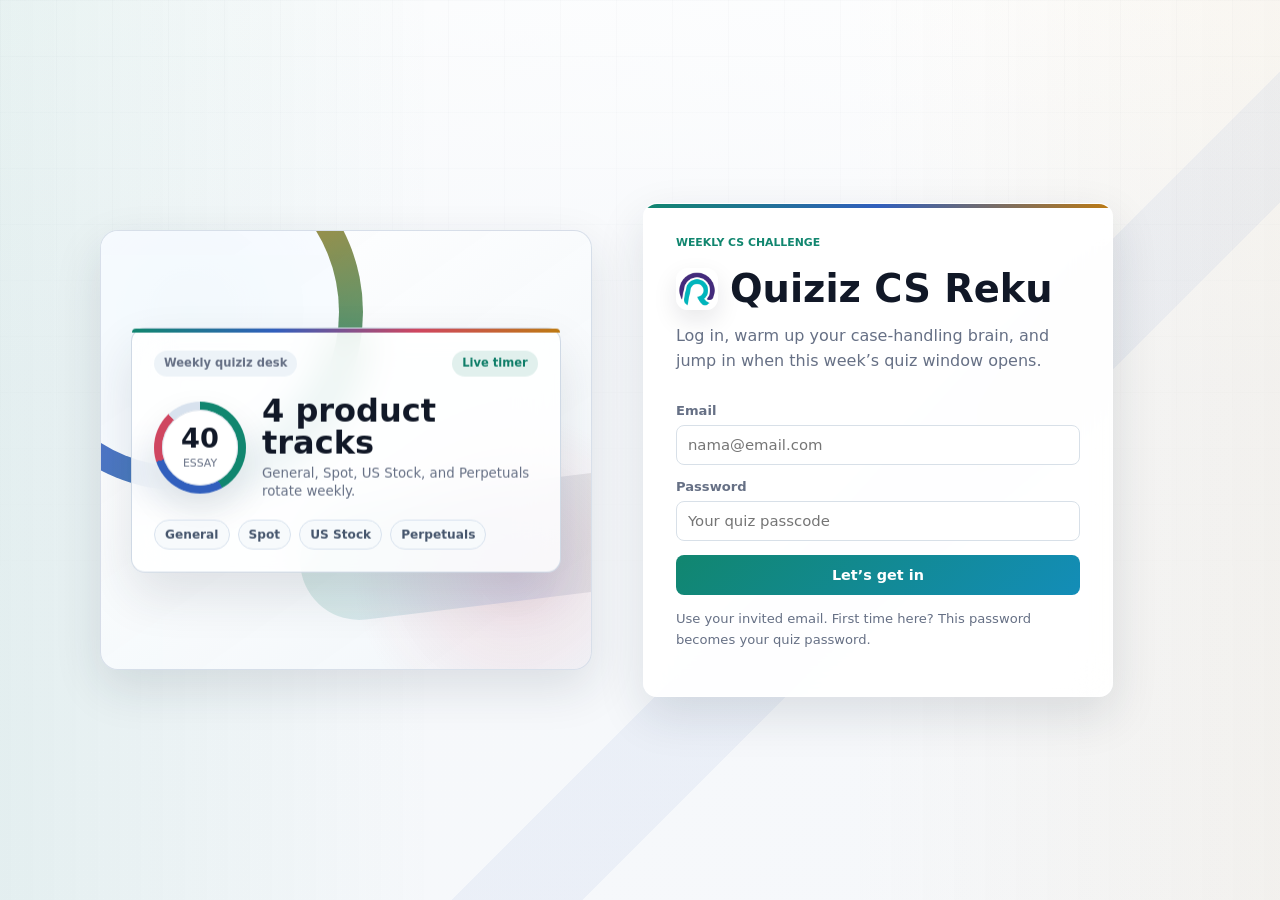
==== commit 10e98a77: "Force shared connector for trainee sync" ====
--- a/index.html
+++ b/index.html
@@ -8,7 +8,7 @@
       name="description"
       content="CS Reku essay quiz webapp with login, access window, timer, and owner-only settings."
     />
-    <link rel="stylesheet" href="styles.css?v=70" />
+    <link rel="stylesheet" href="styles.css?v=71" />
     <style>
       .auth-visual {
         border: 1px solid rgba(209, 218, 230, 0.82) !important;
@@ -720,7 +720,7 @@
       </div>
     </div>
 
-    <script src="quiz-data.js?v=70"></script>
-    <script src="app.js?v=70"></script>
+    <script src="quiz-data.js?v=71"></script>
+    <script src="app.js?v=71"></script>
   </body>
 </html>
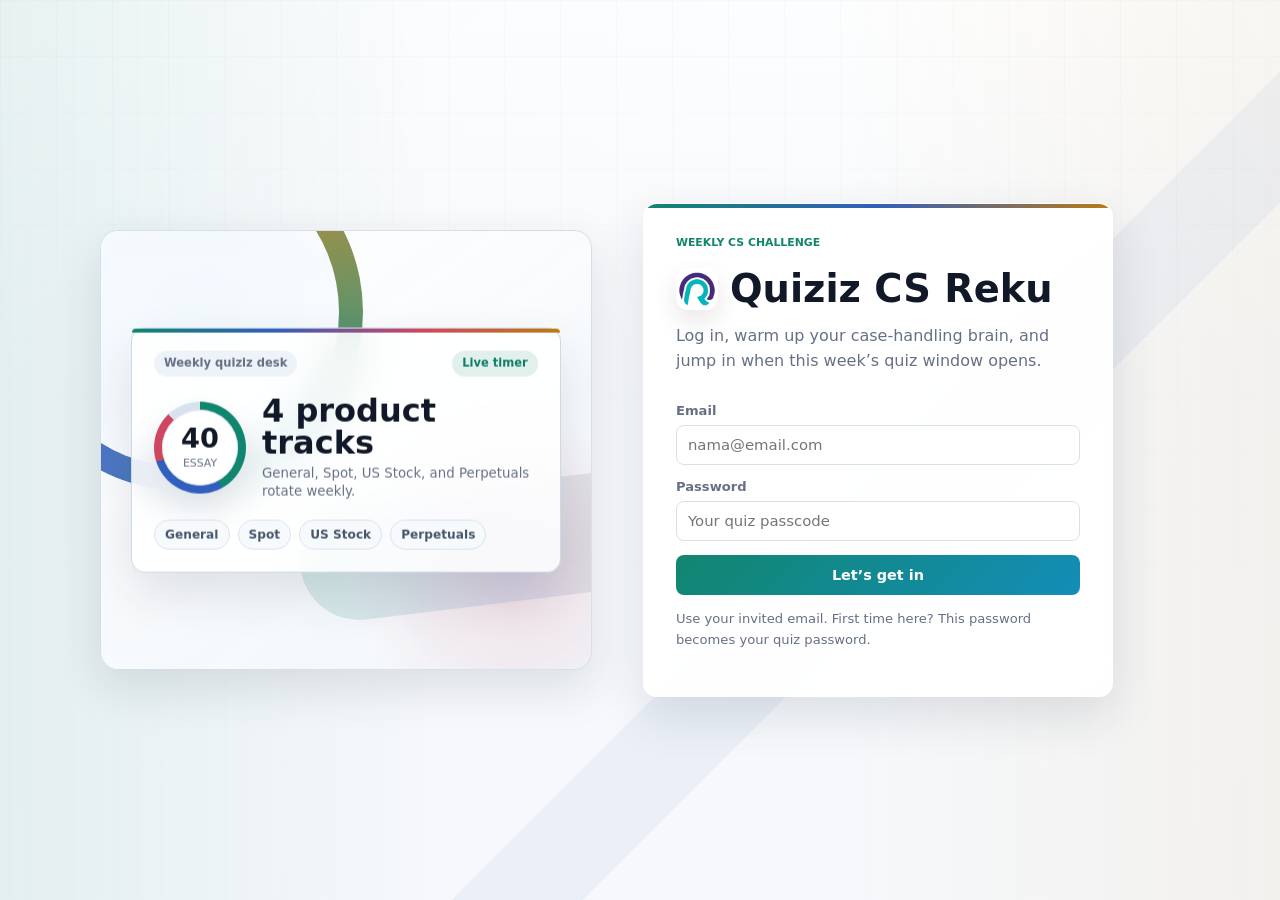
==== commit b61ffb88: "Add public trainee fallback sync" ====
--- a/index.html
+++ b/index.html
@@ -8,7 +8,7 @@
       name="description"
       content="CS Reku essay quiz webapp with login, access window, timer, and owner-only settings."
     />
-    <link rel="stylesheet" href="styles.css?v=71" />
+    <link rel="stylesheet" href="styles.css?v=72" />
     <style>
       .auth-visual {
         border: 1px solid rgba(209, 218, 230, 0.82) !important;
@@ -720,7 +720,7 @@
       </div>
     </div>
 
-    <script src="quiz-data.js?v=71"></script>
-    <script src="app.js?v=71"></script>
+    <script src="quiz-data.js?v=72"></script>
+    <script src="app.js?v=72"></script>
   </body>
 </html>
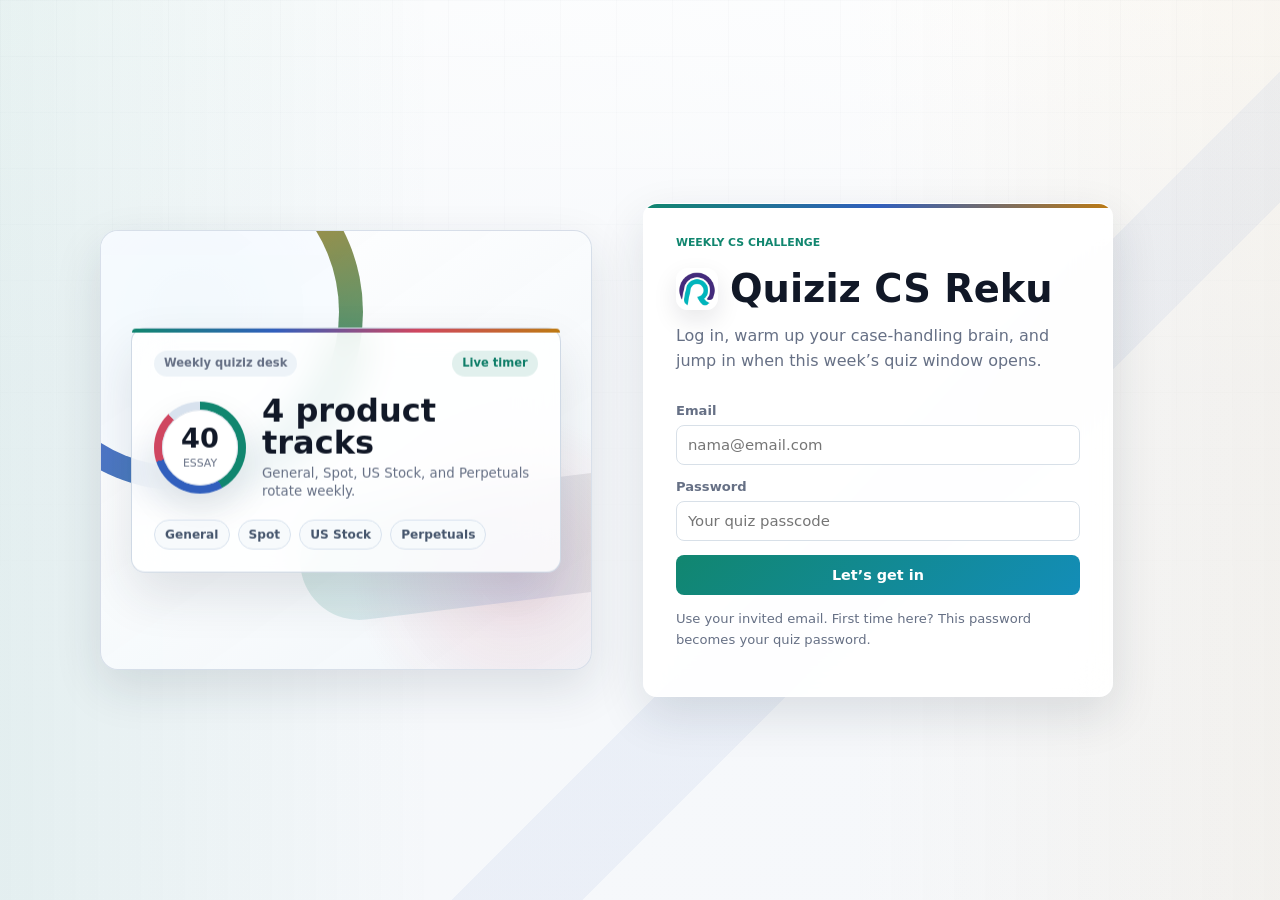
==== commit 6dffb5a4: "Publish owner edited quiz questions" ====
--- a/index.html
+++ b/index.html
@@ -8,7 +8,7 @@
       name="description"
       content="CS Reku essay quiz webapp with login, access window, timer, and owner-only settings."
     />
-    <link rel="stylesheet" href="styles.css?v=72" />
+    <link rel="stylesheet" href="styles.css?v=73" />
     <style>
       .auth-visual {
         border: 1px solid rgba(209, 218, 230, 0.82) !important;
@@ -720,7 +720,7 @@
       </div>
     </div>
 
-    <script src="quiz-data.js?v=72"></script>
-    <script src="app.js?v=72"></script>
+    <script src="quiz-data.js?v=73"></script>
+    <script src="app.js?v=73"></script>
   </body>
 </html>
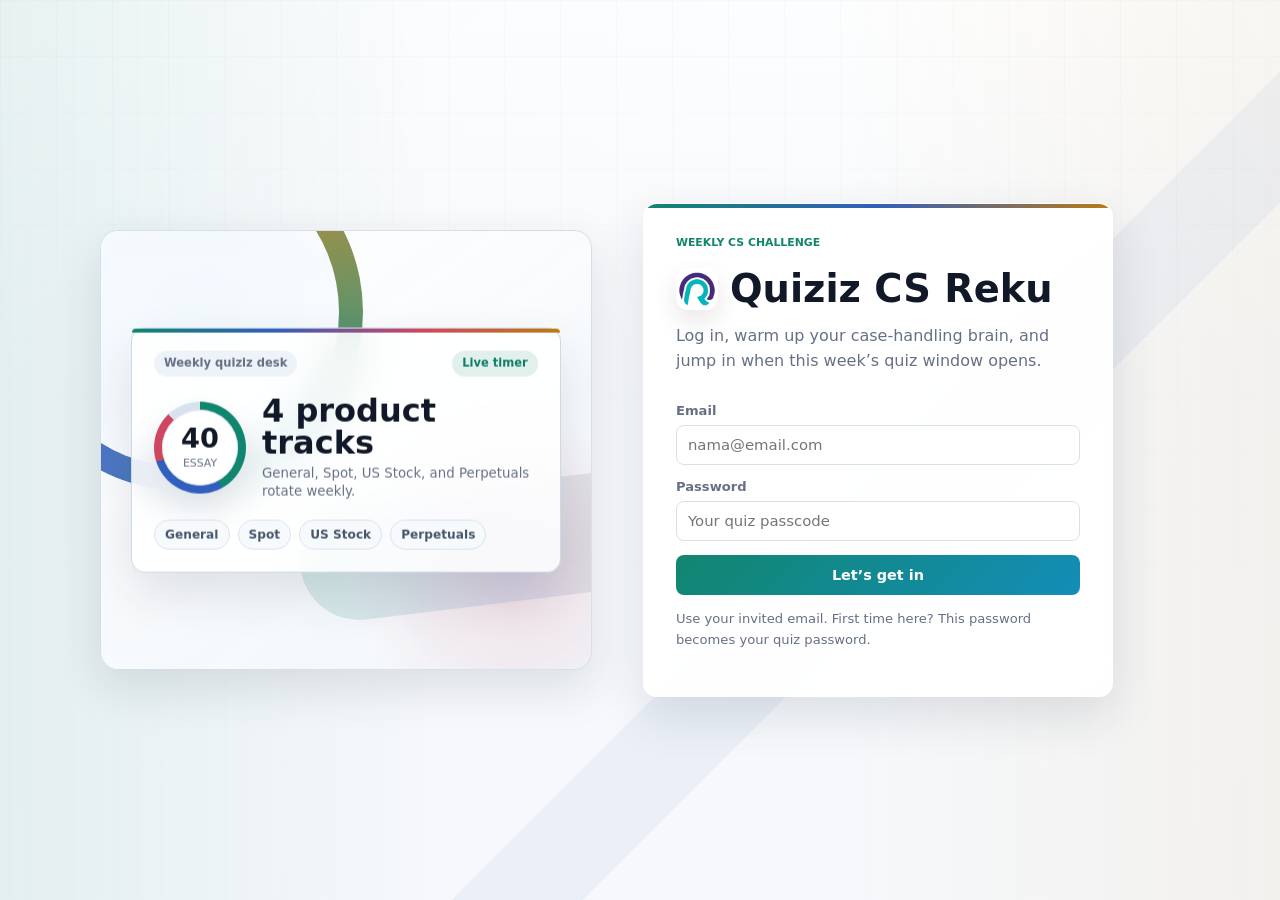
==== commit 28a85560: "Add Supabase sync status panel" ====
--- a/index.html
+++ b/index.html
@@ -8,7 +8,7 @@
       name="description"
       content="CS Reku essay quiz webapp with login, access window, timer, and owner-only settings."
     />
-    <link rel="stylesheet" href="styles.css?v=73" />
+    <link rel="stylesheet" href="styles.css?v=76" />
     <style>
       .auth-visual {
         border: 1px solid rgba(209, 218, 230, 0.82) !important;
@@ -479,6 +479,22 @@
           <button class="secondary compact" id="closeSettings" type="button">Back to quiz</button>
         </div>
 
+        <section class="sync-health-card" aria-label="Supabase sync status">
+          <div class="sync-health-main">
+            <span class="sync-dot" id="syncHealthDot"></span>
+            <div>
+              <p class="eyebrow">Database sync</p>
+              <h3 id="syncHealthTitle">Checking Supabase...</h3>
+              <p id="syncHealthDetail">Questions, rules, roster, and responses will sync here.</p>
+            </div>
+          </div>
+          <div class="sync-health-stats">
+            <span><strong id="syncHealthTrainees">-</strong> trainees</span>
+            <span><strong id="syncHealthQuestions">-</strong> questions</span>
+            <span><strong id="syncHealthSubmissions">-</strong> responses</span>
+          </div>
+        </section>
+
         <form id="settingsForm" class="settings-form settings-panel" data-settings-section="quizControlsPanel">
           <div class="form-grid">
             <label>
@@ -720,7 +736,7 @@
       </div>
     </div>
 
-    <script src="quiz-data.js?v=73"></script>
-    <script src="app.js?v=73"></script>
+    <script src="quiz-data.js?v=76"></script>
+    <script src="app.js?v=76"></script>
   </body>
 </html>
--- a/styles.css
+++ b/styles.css
@@ -1633,6 +1633,86 @@
   animation: settings-panel-in 0.18s ease;
 }
 
+.sync-health-card {
+  display: flex;
+  align-items: center;
+  justify-content: space-between;
+  gap: 16px;
+  margin-bottom: 16px;
+  padding: 14px;
+  border: 1px solid rgba(202, 213, 227, 0.88);
+  border-radius: 14px;
+  background:
+    linear-gradient(135deg, rgba(255, 255, 255, 0.98), rgba(247, 250, 252, 0.94)),
+    radial-gradient(circle at 4% 0%, rgba(17, 134, 111, 0.12), transparent 34%);
+}
+
+.sync-health-main {
+  display: flex;
+  align-items: center;
+  gap: 12px;
+  min-width: 0;
+}
+
+.sync-dot {
+  width: 13px;
+  height: 13px;
+  flex: 0 0 13px;
+  border-radius: 999px;
+  background: #bd7a12;
+  box-shadow: 0 0 0 5px rgba(189, 122, 18, 0.12);
+}
+
+.sync-health-card.is-online .sync-dot {
+  background: #11866f;
+  box-shadow: 0 0 0 5px rgba(17, 134, 111, 0.12);
+}
+
+.sync-health-card.is-offline .sync-dot {
+  background: #cf4660;
+  box-shadow: 0 0 0 5px rgba(207, 70, 96, 0.12);
+}
+
+.sync-health-card h3 {
+  margin: 2px 0 3px;
+  font-size: 1.02rem;
+  line-height: 1.2;
+}
+
+.sync-health-card p {
+  margin: 0;
+  color: var(--muted);
+  font-size: 0.82rem;
+  line-height: 1.45;
+  font-weight: 520;
+}
+
+.sync-health-stats {
+  display: flex;
+  flex-wrap: wrap;
+  justify-content: flex-end;
+  gap: 8px;
+}
+
+.sync-health-stats span {
+  min-width: 94px;
+  padding: 9px 10px;
+  border: 1px solid rgba(216, 226, 238, 0.94);
+  border-radius: 10px;
+  background: rgba(255, 255, 255, 0.72);
+  color: var(--muted);
+  font-size: 0.76rem;
+  font-weight: 620;
+  text-align: center;
+}
+
+.sync-health-stats strong {
+  display: block;
+  color: var(--ink);
+  font-size: 1rem;
+  line-height: 1.1;
+}
+
 @keyframes settings-panel-in {
   from {
     transform: translateY(4px);
@@ -2231,6 +2311,7 @@
   .product-launcher-grid,
   .trainee-identity-card,
   .owner-metrics,
+  .sync-health-card,
   .responses-filter-grid,
   .google-form-grid,
   .history-filter-grid,
@@ -2238,6 +2319,19 @@
     grid-template-columns: 1fr;
   }
 
+  .sync-health-card {
+    align-items: stretch;
+    flex-direction: column;
+  }
+
+  .sync-health-stats {
+    justify-content: stretch;
+  }
+
+  .sync-health-stats span {
+    flex: 1 1 120px;
+  }
+
   .google-form-grid label:nth-child(3) {
     grid-column: auto;
   }
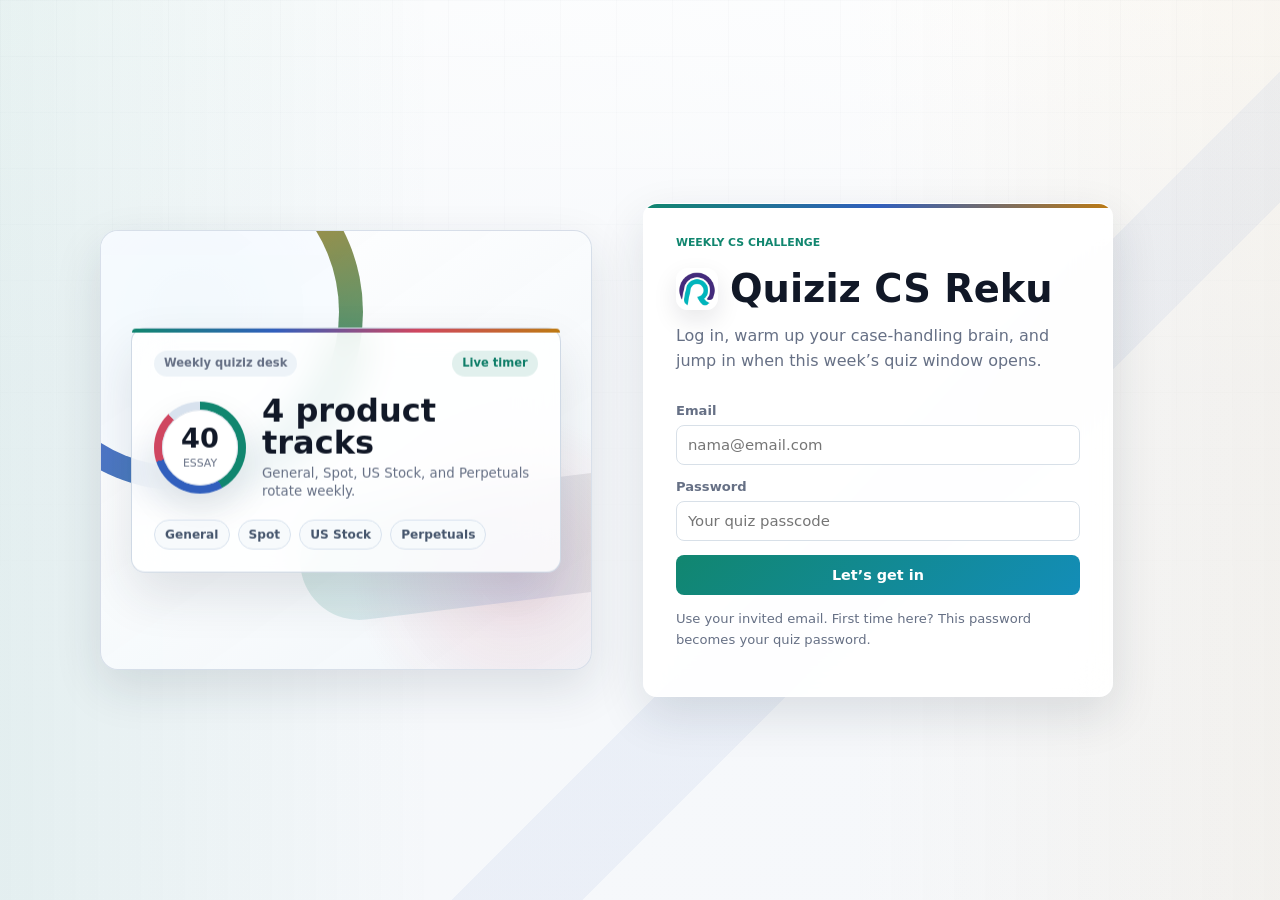
==== commit f423e9e0: "Allow multiple products in weekly quiz" ====
--- a/index.html
+++ b/index.html
@@ -352,9 +352,9 @@
           <div class="section-heading">
             <div>
               <p class="eyebrow">Product quiz</p>
-              <h2>Start this week’s product</h2>
-            </div>
-            <span id="productLauncherHint">Timer starts only after you press Start.</span>
+              <h2>Start this week’s products</h2>
+            </div>
+            <span id="productLauncherHint">Choose a product to start its timer.</span>
           </div>
           <div class="trainee-identity-card">
             <label>
@@ -533,16 +533,16 @@
               <span>Working duration</span>
               <input id="durationMinutes" type="number" min="10" max="480" step="5" />
             </label>
-            <label>
-              <span>This week’s product</span>
-              <select id="activeProductSetting">
-                <option value="General">General</option>
-                <option value="Kripto Spot">Kripto Spot</option>
-                <option value="US Stock">US Stock</option>
-                <option value="Perpetuals">Perpetuals</option>
-              </select>
-              <small>Trainees will only see this product after you save.</small>
-            </label>
+            <fieldset class="form-fieldset">
+              <legend>Products open this week</legend>
+              <div id="activeProductSetting" class="product-check-grid">
+                <label><input type="checkbox" value="General" checked /> <span>General</span></label>
+                <label><input type="checkbox" value="Kripto Spot" checked /> <span>Kripto Spot</span></label>
+                <label><input type="checkbox" value="US Stock" checked /> <span>US Stock</span></label>
+                <label><input type="checkbox" value="Perpetuals" checked /> <span>Perpetuals</span></label>
+              </div>
+              <small>Trainees can open every selected product during this quiz window.</small>
+            </fieldset>
             <label class="form-wide access-list-card">
               <span>Access list</span>
               <strong>Trainee roster</strong>
@@ -736,7 +736,7 @@
       </div>
     </div>
 
-    <script src="quiz-data.js?v=76"></script>
-    <script src="app.js?v=76"></script>
+    <script src="quiz-data.js?v=77"></script>
+    <script src="app.js?v=77"></script>
   </body>
 </html>
--- a/styles.css
+++ b/styles.css
@@ -2348,3 +2348,41 @@
     width: 100%;
   }
 }
+.form-fieldset {
+  border: 0;
+  padding: 0;
+  margin: 0;
+  min-width: 0;
+}
+
+.form-fieldset legend {
+  font-weight: 700;
+  margin-bottom: 8px;
+}
+
+.product-check-grid {
+  display: grid;
+  grid-template-columns: repeat(2, minmax(0, 1fr));
+  gap: 8px;
+}
+
+.product-check-grid label {
+  display: flex;
+  flex-direction: row;
+  align-items: center;
+  gap: 8px;
+  padding: 10px 12px;
+  border: 1px solid var(--line, #dbe4ed);
+  border-radius: 8px;
+  background: #fff;
+}
+
+.product-check-grid input {
+  accent-color: #168b82;
+}
+
+@media (max-width: 640px) {
+  .product-check-grid {
+    grid-template-columns: 1fr;
+  }
+}
